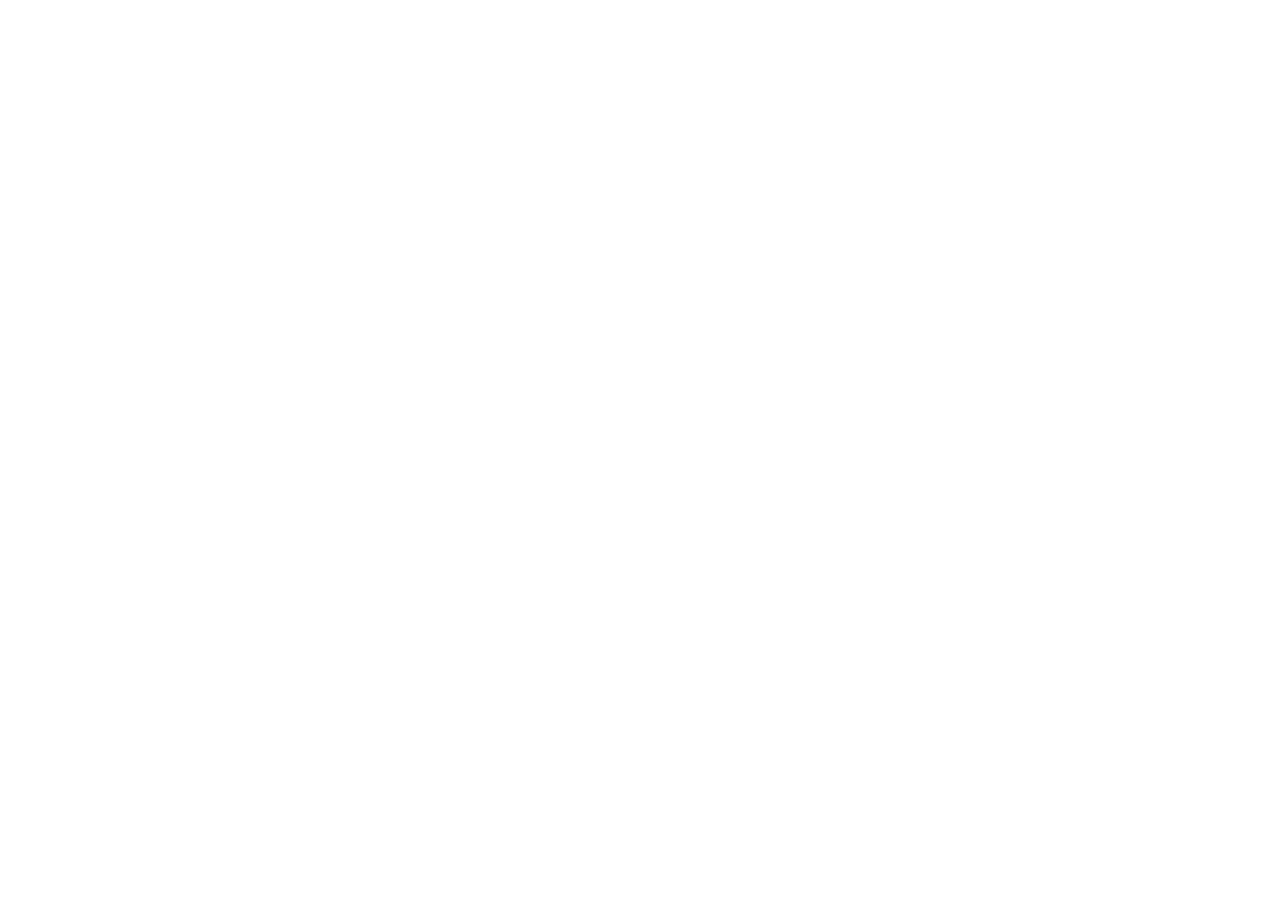
==== index.html @ ce5f39aa "global styles added" ====
<!DOCTYPE html>
<html lang="en">
  <head>
    <meta charset="UTF-8" />
    <meta name="viewport" content="width=device-width, initial-scale=1.0" />
    <title>Pixer</title>
    <!-- NORMALIZE CSS-->
    <link rel="stylesheet" href="./css/normilize.css" />
    <!--STYLE CSS-->
    <link rel="stylesheet" href="./css/style.css" />
  </head>
  <body>
    <!--HADER START-->
    <header class="header"></header>

    <!--HEADER END-->

    <!--MANI START-->
    <main class="main">
      <div class="container"></div>
    </main>
    <!--MAIN END-->

    <!--FOOTER START-->
    <footer class="footer"></footer>
    <!--FOOTER END-->
  </body>
</html>
---- css/normilize.css ----
/*! normalize.css v8.0.1 | MIT License | github.com/necolas/normalize.css */

/* Document
   ========================================================================== */

/**
 * 1. Correct the line height in all browsers.
 * 2. Prevent adjustments of font size after orientation changes in iOS.
 */

html {
  line-height: 1.15; /* 1 */
  -webkit-text-size-adjust: 100%; /* 2 */
}

/* Sections
     ========================================================================== */

/**
   * Remove the margin in all browsers.
   */

body {
  margin: 0;
}

/**
   * Render the `main` element consistently in IE.
   */

main {
  display: block;
}

/**
   * Correct the font size and margin on `h1` elements within `section` and
   * `article` contexts in Chrome, Firefox, and Safari.
   */

h1 {
  font-size: 2em;
  margin: 0.67em 0;
}

/* Grouping content
     ========================================================================== */

/**
   * 1. Add the correct box sizing in Firefox.
   * 2. Show the overflow in Edge and IE.
   */

hr {
  box-sizing: content-box; /* 1 */
  height: 0; /* 1 */
  overflow: visible; /* 2 */
}

/**
   * 1. Correct the inheritance and scaling of font size in all browsers.
   * 2. Correct the odd `em` font sizing in all browsers.
   */

pre {
  font-family: monospace, monospace; /* 1 */
  font-size: 1em; /* 2 */
}

/* Text-level semantics
     ========================================================================== */

/**
   * Remove the gray background on active links in IE 10.
   */

a {
  background-color: transparent;
}

/**
   * 1. Remove the bottom border in Chrome 57-
   * 2. Add the correct text decoration in Chrome, Edge, IE, Opera, and Safari.
   */

abbr[title] {
  border-bottom: none; /* 1 */
  text-decoration: underline; /* 2 */
  text-decoration: underline dotted; /* 2 */
}

/**
   * Add the correct font weight in Chrome, Edge, and Safari.
   */

b,
strong {
  font-weight: bolder;
}

/**
   * 1. Correct the inheritance and scaling of font size in all browsers.
   * 2. Correct the odd `em` font sizing in all browsers.
   */

code,
kbd,
samp {
  font-family: monospace, monospace; /* 1 */
  font-size: 1em; /* 2 */
}

/**
   * Add the correct font size in all browsers.
   */

small {
  font-size: 80%;
}

/**
   * Prevent `sub` and `sup` elements from affecting the line height in
   * all browsers.
   */

sub,
sup {
  font-size: 75%;
  line-height: 0;
  position: relative;
  vertical-align: baseline;
}

sub {
  bottom: -0.25em;
}

sup {
  top: -0.5em;
}

/* Embedded content
     ========================================================================== */

/**
   * Remove the border on images inside links in IE 10.
   */

img {
  border-style: none;
}

/* Forms
     ========================================================================== */

/**
   * 1. Change the font styles in all browsers.
   * 2. Remove the margin in Firefox and Safari.
   */

button,
input,
optgroup,
select,
textarea {
  font-family: inherit; /* 1 */
  font-size: 100%; /* 1 */
  line-height: 1.15; /* 1 */
  margin: 0; /* 2 */
}

/**
   * Show the overflow in IE.
   * 1. Show the overflow in Edge.
   */

button,
input {
  /* 1 */
  overflow: visible;
}

/**
   * Remove the inheritance of text transform in Edge, Firefox, and IE.
   * 1. Remove the inheritance of text transform in Firefox.
   */

button,
select {
  /* 1 */
  text-transform: none;
}

/**
   * Correct the inability to style clickable types in iOS and Safari.
   */

button,
[type="button"],
[type="reset"],
[type="submit"] {
  -webkit-appearance: button;
}

/**
   * Remove the inner border and padding in Firefox.
   */

button::-moz-focus-inner,
[type="button"]::-moz-focus-inner,
[type="reset"]::-moz-focus-inner,
[type="submit"]::-moz-focus-inner {
  border-style: none;
  padding: 0;
}

/**
   * Restore the focus styles unset by the previous rule.
   */

button:-moz-focusring,
[type="button"]:-moz-focusring,
[type="reset"]:-moz-focusring,
[type="submit"]:-moz-focusring {
  outline: 1px dotted ButtonText;
}

/**
   * Correct the padding in Firefox.
   */

fieldset {
  padding: 0.35em 0.75em 0.625em;
}

/**
   * 1. Correct the text wrapping in Edge and IE.
   * 2. Correct the color inheritance from `fieldset` elements in IE.
   * 3. Remove the padding so developers are not caught out when they zero out
   *    `fieldset` elements in all browsers.
   */

legend {
  box-sizing: border-box; /* 1 */
  color: inherit; /* 2 */
  display: table; /* 1 */
  max-width: 100%; /* 1 */
  padding: 0; /* 3 */
  white-space: normal; /* 1 */
}

/**
   * Add the correct vertical alignment in Chrome, Firefox, and Opera.
   */

progress {
  vertical-align: baseline;
}

/**
   * Remove the default vertical scrollbar in IE 10+.
   */

textarea {
  overflow: auto;
}

/**
   * 1. Add the correct box sizing in IE 10.
   * 2. Remove the padding in IE 10.
   */

[type="checkbox"],
[type="radio"] {
  box-sizing: border-box; /* 1 */
  padding: 0; /* 2 */
}

/**
   * Correct the cursor style of increment and decrement buttons in Chrome.
   */

[type="number"]::-webkit-inner-spin-button,
[type="number"]::-webkit-outer-spin-button {
  height: auto;
}

/**
   * 1. Correct the odd appearance in Chrome and Safari.
   * 2. Correct the outline style in Safari.
   */

[type="search"] {
  -webkit-appearance: textfield; /* 1 */
  outline-offset: -2px; /* 2 */
}

/**
   * Remove the inner padding in Chrome and Safari on macOS.
   */

[type="search"]::-webkit-search-decoration {
  -webkit-appearance: none;
}

/**
   * 1. Correct the inability to style clickable types in iOS and Safari.
   * 2. Change font properties to `inherit` in Safari.
   */

::-webkit-file-upload-button {
  -webkit-appearance: button; /* 1 */
  font: inherit; /* 2 */
}

/* Interactive
     ========================================================================== */

/*
   * Add the correct display in Edge, IE 10+, and Firefox.
   */

details {
  display: block;
}

/*
   * Add the correct display in all browsers.
   */

summary {
  display: list-item;
}

/* Misc
     ========================================================================== */

/**
   * Add the correct display in IE 10+.
   */

template {
  display: none;
}

/**
   * Add the correct display in IE 10.
   */

[hidden] {
  display: none;
}
---- css/style.css ----
/* open-sans-regular - latin */
@font-face {
  font-display: swap; /* Check https://developer.mozilla.org/en-US/docs/Web/CSS/@font-face/font-display for other options. */
  font-family: "Open Sans";
  font-style: normal;
  font-weight: 400;
  src: url("../fonts/open-sans-v40-latin-regular.woff2") format("woff2"); /* Chrome 36+, Opera 23+, Firefox 39+, Safari 12+, iOS 10+ */
}
/* open-sans-700 - latin */
@font-face {
  font-display: swap; /* Check https://developer.mozilla.org/en-US/docs/Web/CSS/@font-face/font-display for other options. */
  font-family: "Open Sans";
  font-style: normal;
  font-weight: 700;
  src: url("../fonts/open-sans-v40-latin-700.woff2") format("woff2"); /* Chrome 36+, Opera 23+, Firefox 39+, Safari 12+, iOS 10+ */
}

* {
  margin: 0;
  padding: 0;
  box-sizing: border-box;
}

html {
  height: 100%;
  scroll-behavior: smooth;
}

ul,
ol {
  list-style: none;
}

a {
  display: inline-block;
  text-decoration: none;
}

img {
  object-fit: cover;
  display: flex;
}

body {
  height: 100%;
  display: flex;
  flex-direction: column;
  font-family: "Open Sans" sans-serif;
  font-weight: 400;
  line-height: 24px;
  color: #000000;
}

.container {
  width: 100%;
  max-width: 1200px;
  margin-right: auto;
  margin-left: auto;
  padding-left: 50px;
  padding-right: 50px;
}

main {
  flex-grow: 1;
}

h1 {
  margin: 0;
}
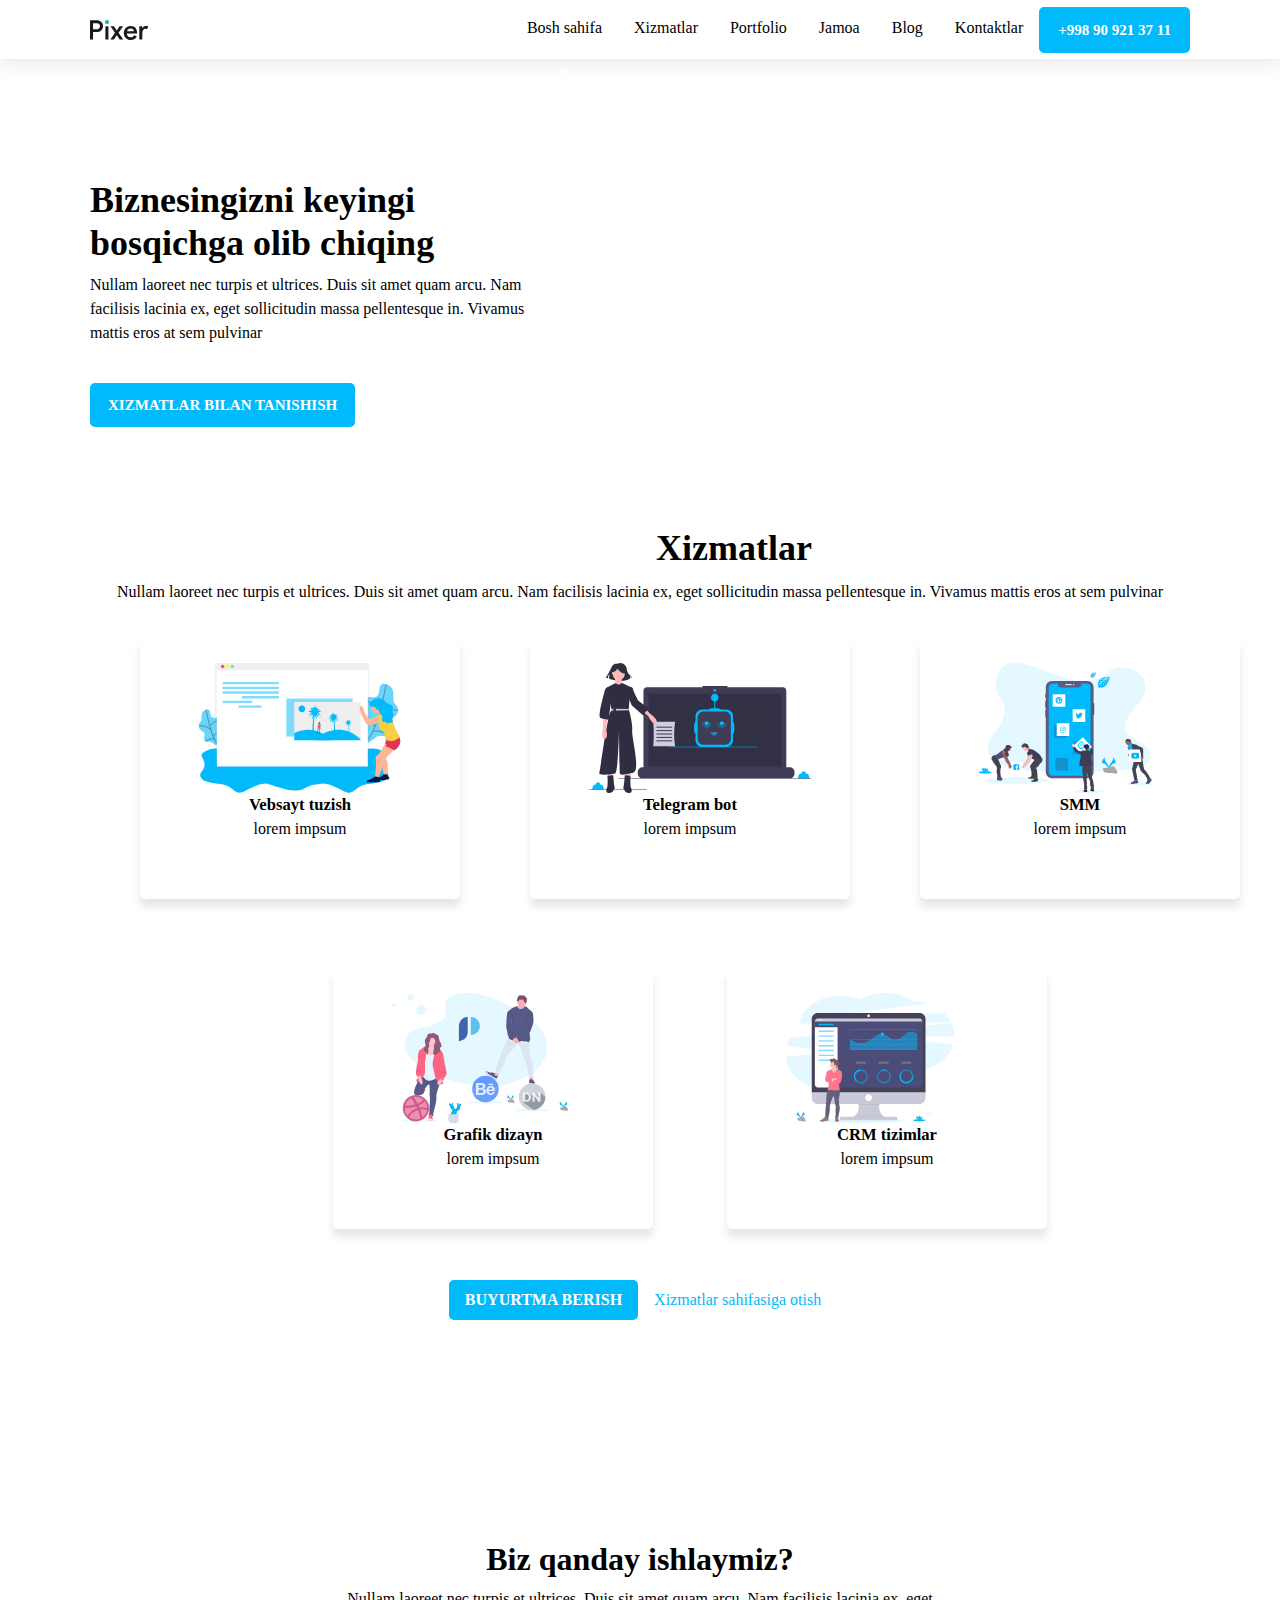
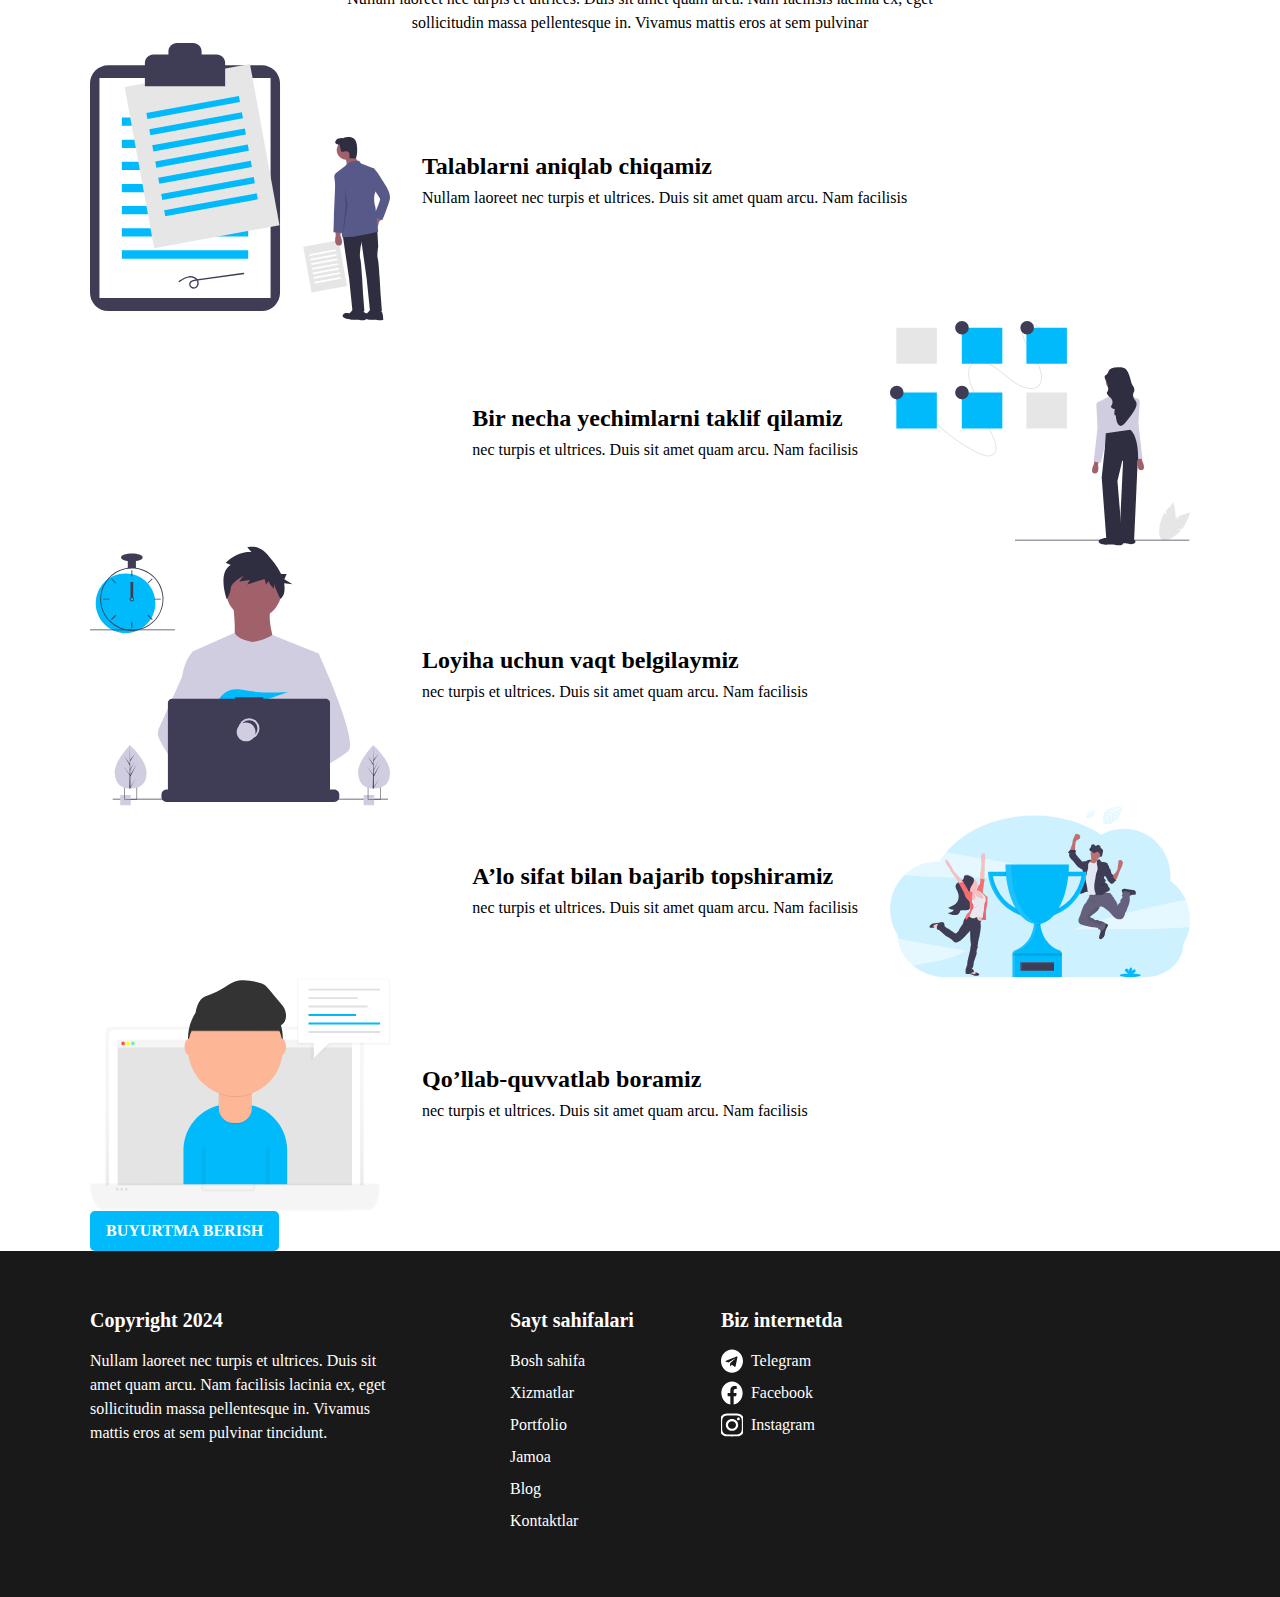
==== commit 2ff46963: "pixer project" ====
--- a/index.html
+++ b/index.html
@@ -11,18 +11,241 @@
   </head>
   <body>
     <!--HADER START-->
-    <header class="header"></header>
+    <header class="header">
+      <div class="header-container container">
+        <!--LOGO-->
+        <a class="site-logo" href="./index.html">
+          <img
+            class="site-logo-image"
+            src="./images/pixer-logo.svg"
+            alt="pixer website logo"
+            width="58"
+            height="20"
+          />
+        </a>
+
+        <!--NAV-->
+        <nav class="sitenav">
+          <ul class="sitenav-list">
+            <li class="sitenav-item">
+              <a class="sitenav-link" href="./index.html">Bosh sahifa</a>
+            </li>
+            <li class="sitenav-item">
+              <a class="sitenav-link" href="./pages/services.html">
+                Xizmatlar</a
+              >
+            </li>
+            <li class="sitenav-item">
+              <a class="sitenav-link" href="#"> Portfolio</a>
+            </li>
+            <li class="sitenav-item">
+              <a class="sitenav-link" href="#">Jamoa</a>
+            </li>
+            <li class="sitenav-item">
+              <a class="sitenav-link" href="#"> Blog</a>
+            </li>
+            <li class="sitenav-item">
+              <a class="sitenav-link" href="#"> Kontaktlar</a>
+            </li>
+          </ul>
+        </nav>
+
+        <!--HEADER BTN-->
+        <a class="btn header-btn" href="tel:+998909213711">+998 90 921 37 11</a>
+      </div>
+    </header>
 
     <!--HEADER END-->
 
     <!--MANI START-->
-    <main class="main">
-      <div class="container"></div>
-    </main>
+    <main class="main">  <div class="img1 container">
+      <section class="first-img">
+        <div class="first-img-container">
+          <div class="first-img-content">
+            <h2 class="first-img-heading">
+              Biznesingizni keyingi bosqichga olib chiqing
+            </h2>
+            <p class="first-img-p">
+              Nullam laoreet nec turpis et ultrices. Duis sit amet quam arcu.
+              Nam facilisis lacinia ex, eget sollicitudin massa pellentesque
+              in. Vivamus mattis eros at sem pulvinar
+            </p>
+            <a class="main-link btn" href="">Xizmatlar bilan tanishish</a>
+            </div>
+            <div class="pad"><p>n</p></div>
+            <div class="youtube">
+              <iframe
+                class="hero-youtube"
+                width="458px"
+                height="258px"
+                src="https://www.youtube.com/embed/6_pru8U2RmM?si=WG2tJVOau4MwDudO"
+                title="YouTube video player"
+                frameborder="0"
+                allow="accelerometer; autoplay; clipboard-write; encrypted-media; gyroscope; picture-in-picture; web-share"
+                allowfullscreen
+              ></iframe>
+            </div>
+          </div>
+        </div>
+      </section>
+    </div>
+    <div class="services-1 container">
+      <h1 class="services-title">Xizmatlar</h1>
+      <p class="services-paragraph">
+        Nullam laoreet nec turpis et ultrices. Duis sit amet quam arcu. Nam
+        facilisis lacinia ex, eget sollicitudin massa pellentesque in. Vivamus
+        mattis eros at sem pulvinar
+      </p>
+      <div class="services container">
+        <ul class="seservices-list">
+          <li class="services-item">
+            <img
+              class="services-img"
+              src="./images/11.svg"
+              alt=""
+            />
+            <h5>Vebsayt tuzish</h5>
+            <p class="lorem">lorem impsum</p>
+          </li>
+          <li class="services-item">
+            <img class="services-img" src="./images/second.svg"alt="" />
+            <h5>Telegram bot</h5>
+            <p class="lorem">lorem impsum</p>
+          </li>
+          <li class="services-item">
+            <img
+              class="services-img"
+              src="./images/33.svg"
+              alt=""
+            />
+            <h5>SMM</h5>
+            <p class="lorem">lorem impsum</p>
+          </li>
+        </ul>
+        <ul class="services-list">
+          <li class="services-item">
+            <img class="services-img" src="./images/design-illustration.svg" alt="" />
+            <h5>Grafik dizayn</h5>
+            <p class="lorem">lorem impsum</p>
+          </li>
+          <li class="services-item">
+            <img
+              class="services-img"
+              src="./images/crm-illustration.svg"
+              alt=""
+            />
+            <h5>CRM tizimlar</h5>
+            <p class="lorem">lorem impsum</p>
+          </li>
+        </ul>
+        <div class="links">
+          <a href="" class="btn cta">Buyurtma berish</a>
+          <a href="./pages/services.html" class="link">Xizmatlar sahifasiga otish</a>
+        </div>
+      </div>
+      <div class="work-1">
+        <div class="title">
+        <h1 class="first-work-title">Biz qanday ishlaymiz?</h1>
+        <p class="first-work-p">
+          Nullam laoreet nec turpis et ultrices. Duis sit amet quam arcu. Nam
+          facilisis lacinia ex, eget <br> sollicitudin massa pellentesque in.
+          Vivamus mattis eros at sem pulvinar
+        </p>
+        <div class="container-Hw-work">
+        <div class="first"><img class="images" src="./images/1.svg" alt=""><div class="text"><h2>Talablarni aniqlab chiqamiz</h2>
+          <p>Nullam laoreet nec turpis et ultrices. Duis sit amet quam arcu. Nam facilisis</p></div>
+        </div>
+        <div class="second">
+          <img src="./images/2.svg" alt=""><div class="text">
+          <h2>Bir necha yechimlarni taklif qilamiz</h2>
+          <p>nec turpis et ultrices. Duis sit amet quam arcu. Nam facilisis</p></div>
+        </div>
+        <div class="third"><img class="images" src="./images/3.svg" alt=""><div class="text"><h2>Loyiha uchun vaqt belgilaymiz</h2><p>nec turpis et ultrices. Duis sit amet quam arcu. Nam facilisis</p></div></div>
+        <div class="forth">
+          <img class="images" src="./images/4.svg" alt=""><div class="text"><h2>A’lo sifat bilan bajarib topshiramiz</h2><p>nec turpis et ultrices. Duis sit amet quam arcu. Nam facilisis</p></div>
+        </div>
+        <div class="fiveth">
+          <img class="images" src="./images/5.svg" alt=""><div class="text"><h2>Qo’llab-quvvatlab boramiz</h2><p>nec turpis et ultrices. Duis sit amet quam arcu. Nam facilisis</p></div>
+        </div>
+        <a href="" class="btn cta3">Buyurtma berish</a>
+      </div>
+    </div>
+  </main>
     <!--MAIN END-->
 
     <!--FOOTER START-->
-    <footer class="footer"></footer>
+    <footer class="footer">
+      <div class="footer-container container">
+        <div class="footer-info">
+          <h3 class="footer-title">Copyright 2024</h3>
+          <p class="footer-info-description">
+            Nullam laoreet nec turpis et ultrices. Duis sit amet quam arcu.
+            Nam facilisis lacinia ex, eget sollicitudin massa pellentesque in.
+            Vivamus mattis eros at sem pulvinar tincidunt.
+          </p>
+        </div>
+
+        <div class="footer-nav">
+          <h3 class="footer-title">Sayt sahifalari</h3>
+          <ul class="footer-nav-list">
+            <li class="footer-nav-item">
+              <a class="footer-nav-link" href="./index.html">Bosh sahifa</a>
+            </li>
+            <li class="footer-nav-item">
+              <a class="footer-nav-link" href="./pages/services.html"
+                >Xizmatlar</a
+              >
+            </li>
+            <li class="footer-nav-item">
+              <a class="footer-nav-link" href="#">Portfolio</a>
+            </li>
+            <li class="footer-nav-item">
+              <a class="footer-nav-link" href="#">Jamoa</a>
+            </li>
+            <li class="footer-nav-item">
+              <a class="footer-nav-link" href="#">Blog</a>
+            </li>
+            <li class="footer-nav-item">
+              <a class="footer-nav-link" href="#">Kontaktlar</a>
+            </li>
+          </ul>
+        </div>
+
+        <div class="footer-social">
+          <h3 class="footer-title">Biz internetda</h3>
+          <ul class="footer-social-list">
+            <li class="footer-social-item">
+              <a class="footer-social-link" href="">
+                <img
+                  class="footer-social-img"
+                  src="../images/telegram.svg"
+                  alt=""
+                /><span class="footer-social-link-text">Telegram</span></a
+              >
+            </li>
+            <li class="footer-social-item">
+              <a class="footer-social-link" href="">
+                <img
+                  class="footer-social-img"
+                  src="../images/facebook.svg"
+                  alt=""
+                /><span class="footer-social-link-text">Facebook</span></a
+              >
+            </li>
+            <li class="footer-social-item">
+              <a class="footer-social-link" href="">
+                <img
+                  class="footer-social-img"
+                  src="../images/instagram.svg"
+                  alt=""
+                /><span class="footer-social-link-text">Instagram</span></a
+              >
+            </li>
+          </ul>
+        </div>
+      </div>
+    </footer>
+
     <!--FOOTER END-->
   </body>
 </html>
--- a/css/style.css
+++ b/css/style.css
@@ -21,6 +21,11 @@
   box-sizing: border-box;
 }
 
+*:focus {
+  outline: 2px dashed #00bafc;
+  outline-offset: 4px;
+}
+
 html {
   height: 100%;
   scroll-behavior: smooth;
@@ -49,6 +54,21 @@
   font-weight: 400;
   line-height: 24px;
   color: #000000;
+}
+
+.btn {
+  padding: 8px 16px;
+  border-radius: 5px;
+  background-color: #00bafc;
+  color: #ffff;
+  font-size: 16px;
+  &:hover {
+    background-color: rgb(0, 186, 252, 0.8);
+  }
+
+  &:active {
+    background-color: rgb(0, 186, 252, 0.6);
+  }
 }
 
 .container {
@@ -67,3 +87,330 @@
 h1 {
   margin: 0;
 }
+/* HEADER START */
+.header {
+  box-shadow: 0px 4px 20px 0px #0000001a;
+}
+.header-container {
+  display: flex;
+  align-items: center;
+}
+.container {
+}
+.site-logo {
+  display: block;
+  margin-right: auto;
+}
+.site-logo-image {
+}
+.sitenav {
+}
+.sitenav-list {
+  display: flex;
+}
+.sitenav-item {
+}
+.sitenav-link {
+  font-size: 400;
+  padding: 16px;
+  line-height: 24px;
+  color: #000000;
+  border-bottom: 3px solid transparent;
+
+  &:hover {
+    border-bottom-color: #191919;
+  }
+
+  &:active {
+    background-color: rgba(25, 25, 25, 0.7);
+    color: #ffff;
+    border-bottom: 3px solid transparent;
+  }
+
+  &:focus {
+    outline-offset: 0px;
+  }
+}
+.btn {
+  background-color: #00bafc;
+  color: #ffffff;
+  padding: 8px 16px;
+  border-radius: 5px;
+  text-transform: uppercase;
+  font-weight: 700;
+  font-size: 16px;
+  line-height: 24px;
+}
+.header-btn {
+  font-weight: 700;
+  font-size: 15px;
+  border: 3px solid #00bafc;
+  &:hover {
+    color: #00bafc;
+    background-color: #ffff;
+  }
+
+  &:active {
+    color: #ffffff;
+    background-color: rgba(0, 186, 252, 0.6);
+  }
+}
+/*HEADER END */
+
+.first-img {
+  color: #fff;
+  display: flex;
+}
+.first-img-container {
+  display: flex;
+  justify-content: space-between;
+}
+.first-img-content {
+  width: 470px;
+  height: 418px;
+  padding-top: 120px;
+  padding-bottom: 120px;
+}
+.first-img-heading {
+  width: 470px;
+  height: 78px;
+  color: black;
+  margin-top: 0;
+  margin-bottom: 16px;
+  font-family: "Open Sans";
+  font-size: 36px;
+  line-height: 1.2;
+}
+.first-img-p {
+  color: black;
+  width: 465px;
+  height: 74px;
+  margin-top: 0;
+  margin-bottom: 36px;
+}
+.main-link {
+  display: inline-block;
+  padding: 8px 16px;
+  border: 2px solid #00bafc;
+  border-radius: 5px;
+  font-size: 15px;
+  font-family: "Open Sans";
+  background-color: #00bafc;
+  font-weight: 700;
+  color: #fff;
+  text-decoration: none;
+  line-height: 24px;
+}
+.hero-youtube {
+  border-radius: 5px;
+}
+.services {
+  width: 1300px;
+  height: 879px;
+  align-items: center;
+  display: flex;
+  flex-direction: column;
+}
+.services-title {
+  align-items: center;
+  padding: 16px;
+  font-size: 36px;
+  line-height: 31.2px;
+  padding-top: 56px;
+  margin-right: 50%;
+  margin-left: 50%;
+}
+.services-paragraph {
+  text-align: center;
+}
+.services {
+  display: flex;
+  flex-direction: column;
+}
+.seservices-list {
+  display: flex;
+}
+.services-item {
+  font-size: 20px;
+  margin: 35px;
+  flex-direction: column;
+  text-align: center;
+  box-shadow: 0px 8px 8px 0px rgba(0, 0, 0, 0.1);
+  background-color: white;
+  border-radius: 5px;
+  display: inline-block;
+  width: 320px;
+  height: 260px;
+}
+.services-list {
+  align-items: center;
+}
+.services-img {
+  display: inline;
+  display: flex;
+  padding-left: 58px;
+  padding-top: 24px;
+}
+.lorem {
+  font-size: 16px;
+}
+.link {
+  display: inline-block;
+  flex-direction: column;
+  text-align: center;
+  text-decoration: solid;
+  color: #00bafc;
+  padding: 8px 16px;
+}
+.links {
+  align-items: start;
+  display: flex;
+  justify-content: space-between;
+  padding: 16px;
+  height: 64px;
+  padding-right: 10%;
+  font-size: 16px;
+  padding-bottom: 64px;
+}
+
+.first-work-title {
+  text-align: center;
+  margin-top: 56px;
+  padding: 8px;
+}
+.first-work-p {
+  text-align: center;
+  padding: 8px;
+}
+.first-work-list {
+}
+.first-work-item {
+  display: flex;
+  flex-direction: column;
+}
+.cta {
+  font-weight: 700;
+}
+.img1 {
+  gap: 172px;
+  display: flex;
+}
+.youtube {
+  padding-top: 97px;
+}
+.pad {
+  height: 172px;
+  width: 172px;
+  color: #fff;
+}
+.first {
+  display: flex;
+}
+.third {
+  display: flex;
+}
+.fiveth {
+  display: flex;
+}
+.second {
+  display: flex;
+  flex-direction: row-reverse;
+}
+.forth {
+  display: flex;
+  flex-direction: row-reverse;
+}
+.text {
+  display: flex;
+  justify-content: center;
+  flex-direction: column;
+  padding: 32px;
+  gap: 8px;
+}
+.cta3 {
+  margin-right: 566px;
+}
+.services-1 {
+  display: flex;
+  flex-direction: column;
+}
+
+.xizmatlar-h1 {
+  color: #000000;
+  margin-left: 50%;
+  margin-right: 50%;
+  margin-bottom: 16px;
+  font-weight: 700;
+  font-size: 40px;
+  line-height: 52px;
+  align-items: center;
+  margin-top: 72px;
+}
+.xizmatlar-p {
+  color: #000000;
+  margin-bottom: 16px;
+  font-weight: 400;
+  font-size: 16px;
+  line-height: 24px;
+  text-align: center;
+}
+
+.xizmatlar-container {
+  width: 1300px;
+  top: 56px;
+  padding: 72px 0px;
+  gap: 16px;
+}
+
+/* FOOTER START */
+
+.footer {
+  padding-bottom: 56px;
+  padding-top: 56px;
+  background-color: #191919;
+  color: #fff;
+  align-items: flex-end;
+}
+.footer-container {
+  display: flex;
+  align-items: flex-start;
+}
+
+.footer-info {
+  width: 320px;
+  margin-right: 100px;
+}
+
+.footer-title {
+  font-size: 20px;
+  line-height: 26px;
+  margin-bottom: 16px;
+}
+
+.footer-info-description {
+  font-weight: 400;
+}
+
+.footer-nav {
+  margin-right: 87px;
+}
+
+.footer-nav-item {
+  margin-bottom: 8px;
+}
+
+.footer-nav-link {
+  color: #fff;
+}
+
+.footer-social-item {
+  margin-bottom: 8px;
+}
+
+.footer-social-link {
+  display: flex;
+  gap: 8px;
+  color: #fff;
+  font-weight: 400;
+}
+/* FOOTER END */
